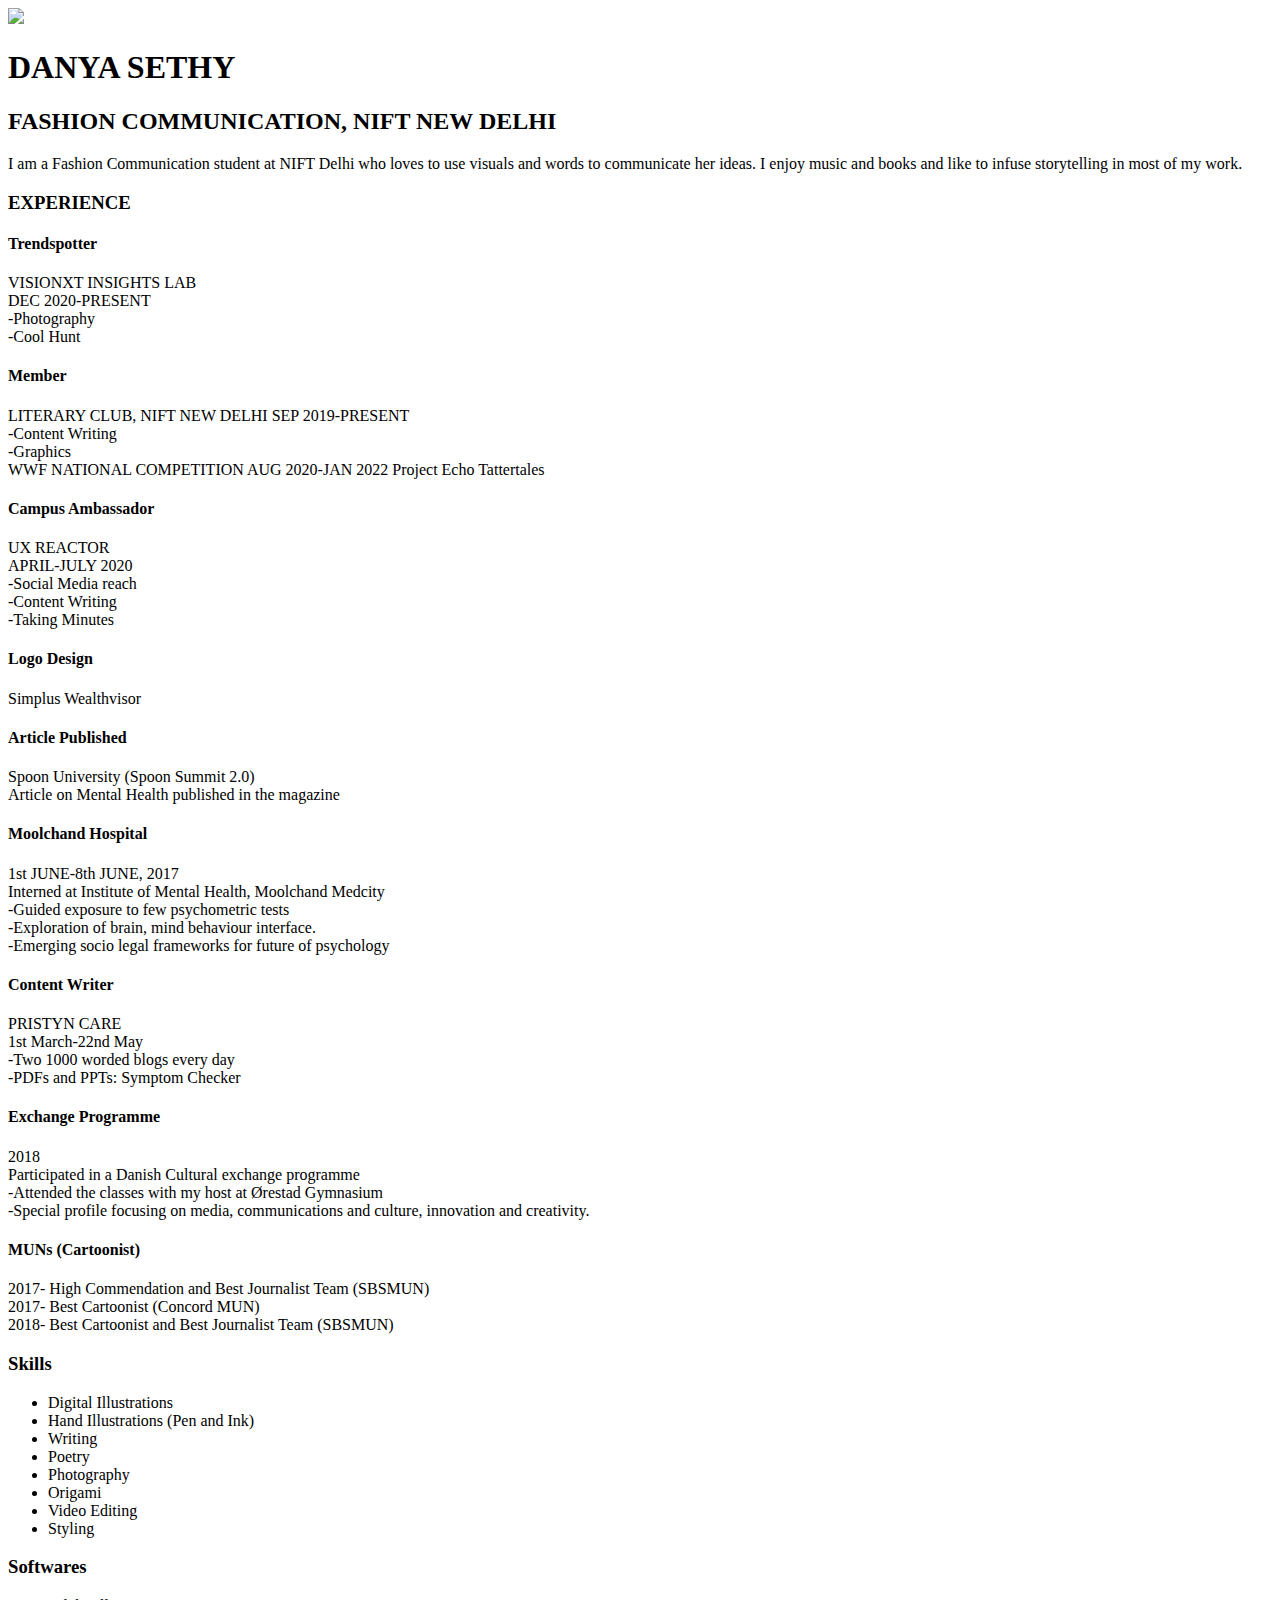
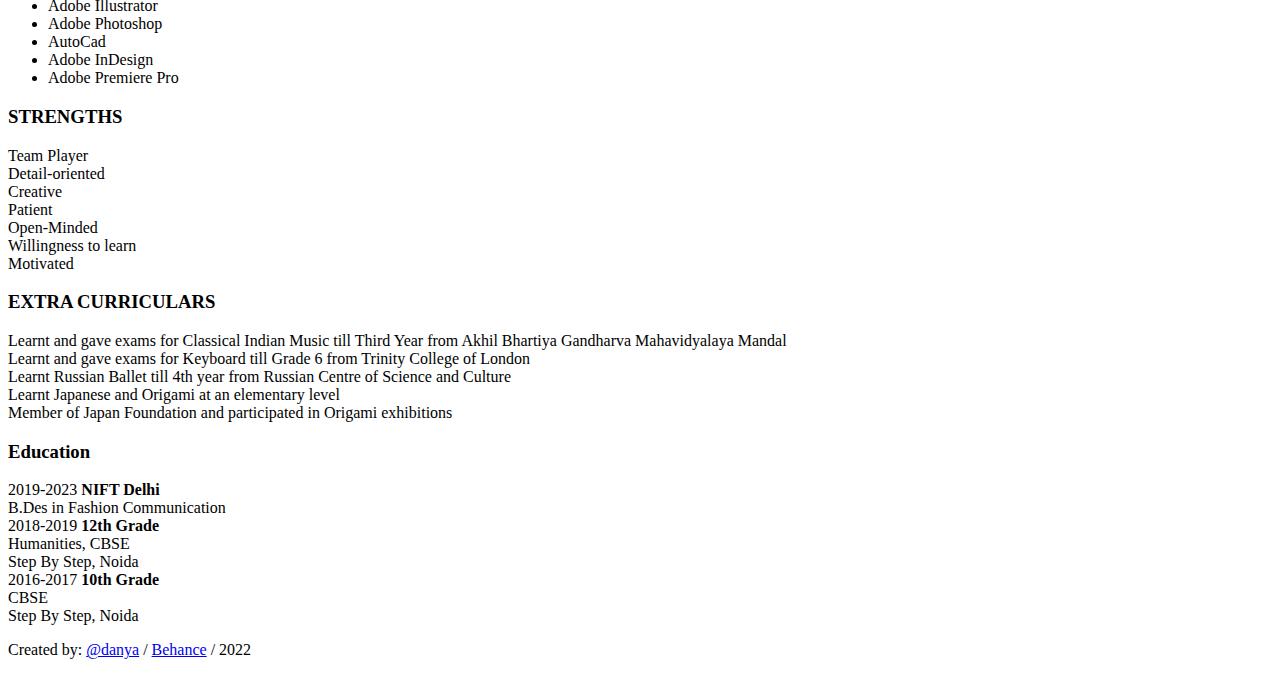
==== assignment2/index.html @ 2967d3a5 "cv-homepage" ====
<!DOCTYPE html>
<html>
<head>
  <meta charset="UTF-8">
  <title>CV - Danya Sethy</title>
  <meta name="description" content="simple CV example created with HTML and CSS">
  <meta name="author" content="Fly Nerd">
  <link rel="icon" href="./img/favicon.ico">
  <meta name="viewport" content="width=device-width, initial-scale=1">
  <link rel="stylesheet" href="https://use.fontawesome.com/releases/v5.0.13/css/all.css" integrity="sha384-DNOHZ68U8hZfKXOrtjWvjxusGo9WQnrNx2sqG0tfsghAvtVlRW3tvkXWZh58N9jp" crossorigin="anonymous">
  <link rel="stylesheet" href="style.css">
</head>

<body>
  <header>
    <div>
      <img src="./img/danya1.jpeg" />
    </div>
    <h1>DANYA SETHY</h1>
    <h2>FASHION COMMUNICATION, NIFT NEW DELHI</h2>
    <section>
      <p>I am a Fashion Communication student
at NIFT Delhi who loves to use visuals
and words to communicate her ideas. I
enjoy music and books and like to infuse
storytelling in most of my work.</p>
   
 
      <a href="danya.sethy@nift.ac.in" target="_blank">
        <i class="fab fa-github-alt"></i>
      </a>
    
      <a href="https://www.behance.net/danyasethy" target="_blank">
        <i class="fab fa-linkedin-in"></i>
      </a>
    </section>
  </header>
  <main>
    <section>
      <h3>EXPERIENCE</h3>
      <article class='course'>
        <div class='title'>
          <h4>Trendspotter</h4>
        </div>
        <div class="descrition">
          <p>VISIONXT INSIGHTS LAB<br>
              DEC 2020-PRESENT<br>
              -Photography<br>
              -Cool Hunt</p>
        </div>
      </article>
      <article class='course'>
        <div class='title'>
          <h4>Member</h4>
        </div>
        <div class="descrition">
          <p>LITERARY CLUB, NIFT NEW DELHI
              SEP 2019-PRESENT<br>
              -Content Writing<br>
              -Graphics<br>
              WWF NATIONAL COMPETITION
              AUG 2020-JAN 2022
              Project Echo Tattertales</p>
        </div>
      </article>
      <article class='course'>
        <div class='title'>
          <h4>Campus Ambassador</h4>
        </div>
        <div class="descrition">
          <p>UX REACTOR<br>
            APRIL-JULY 2020<br>
            -Social Media reach<br>
            -Content Writing<br>
            -Taking Minutes</p>
        </div>
      </article>
      <article class='course'>
        <div class='title'>
          <h4>Logo Design</h4>
        </div>
        <div class="descrition">
          <p>Simplus Wealthvisor</p>
        </div>
      </article>
      <article class='course'>
        <div class='title'>
          <h4>Article Published</h4>
        </div>
        <div class="descrition">
          <p>Spoon University (Spoon Summit 2.0)<br>
Article on Mental Health published in the magazine</p>
        </div>
      </article>
      <article class='course'>
        <div class='title'>
          <h4>Moolchand Hospital</h4>
        </div>
        <div class="descrition">
          <p>1st JUNE-8th JUNE, 2017<br>
              Interned at Institute of Mental Health, Moolchand Medcity<br>
              -Guided exposure to few psychometric tests<br>
              -Exploration of brain, mind behaviour interface.<br>
              -Emerging socio legal frameworks for future of psychology</p>
        </div>
      </article>
      <article class='course'>
        <div class='title'>
          <h4>Content Writer</h4>
        </div>
        <div class="descrition">
          <p>PRISTYN CARE<br>
              1st March-22nd May<br>
              -Two 1000 worded blogs every day<br>
              -PDFs and PPTs: Symptom Checker</p>
        </div>
      </article>
      <article class='course'>
        <div class='title'>
          <h4>Exchange Programme</h4>
        </div>
        <div class="descrition">
          <p>2018<br>
          Participated in a Danish Cultural exchange
          programme<br>
          -Attended the classes with my host at Ørestad
          Gymnasium<br>
          -Special profile focusing on media, communications
          and culture, innovation and creativity.</p>
        </div>
      </article>
       <article class='course'>
        <div class='title'>
          <h4>MUNs (Cartoonist)</h4>
        </div>
        <div class="descrition">
          <p>2017- High Commendation and Best Journalist Team
(SBSMUN)<br>
         2017- Best Cartoonist (Concord MUN)<br>
          2018- Best Cartoonist and Best Journalist Team
(SBSMUN)
         </p>
        </div>
      </article>
    </section>
    <section>
      <h3>Skills</h3>
      <div class='skills'>
        <div class='column'>
          
          <ul>
            <li>Digital Illustrations</li>
            <li>Hand Illustrations (Pen and Ink)</li>
            <li>Writing</li>
            <li>Poetry</li>
            <li>Photography</li>
            <li>Origami</li>
            <li>Video Editing</li>
            <li>Styling</li>
          </ul>
        </div>
        <div class='column'>
          <h3>Softwares</h3>
          <ul>
            <li>Adobe Illustrator</li>
            <li>Adobe Photoshop</li>
            <li>AutoCad</li>
            <li>Adobe InDesign</li>
            <li>Adobe Premiere Pro</li>
            
          </ul>
        </div>
        <div class='column'>
          <h3>STRENGTHS</h3>
          <li>Team Player</li>
          <li>Detail-oriented</li>
          <li>Creative</li>
          <li>Patient</li>
          <li>Open-Minded</li>
          <li>Willingness to learn</li>
          <li>Motivated</li>
        </div>
        <div class='column'>
          <h3>EXTRA CURRICULARS</h3>
          <li>Learnt and gave exams for Classical
Indian Music till Third Year from Akhil
Bhartiya Gandharva Mahavidyalaya
Mandal</li>
          <li>Learnt and gave exams for Keyboard till
Grade 6 from Trinity College of London</li>
          <li>Learnt Russian Ballet till 4th year from
Russian Centre of Science and Culture</li>
          <li>Learnt Japanese and Origami at an
elementary level</li>
          <li>Member of Japan Foundation and
participated in Origami exhibitions</li>
          
        </div>
      </div>
    </section>

    <section>
      <h3>Education</h3>
      <article>
        <div class='school'>
          <span>2019-2023</span> <strong>NIFT Delhi</strong>
        </div>
        <div class="descrition">
         B.Des in Fashion Communication
        </div>
      </article>
      <article>
        <div class='school'>
          <span>2018-2019</span> <strong>12th Grade</strong>
        </div>
        <div>
          Humanities, CBSE<br>
          Step By Step, Noida
        </div>
      </article>
       <article>
        <div class='school'>
          <span>2016-2017</span> <strong>10th Grade</strong>
        </div>
        <div>
          CBSE<br>
          Step By Step, Noida
        </div>
      </article>
    </section>
    
  </main>
  <footer>
    <p>Created by: <a href="#">@danya</a>  / <a href="https://www.behance.net/danyasethy">Behance</a> / 2022 </p>
  </footer>
</body>
</html>
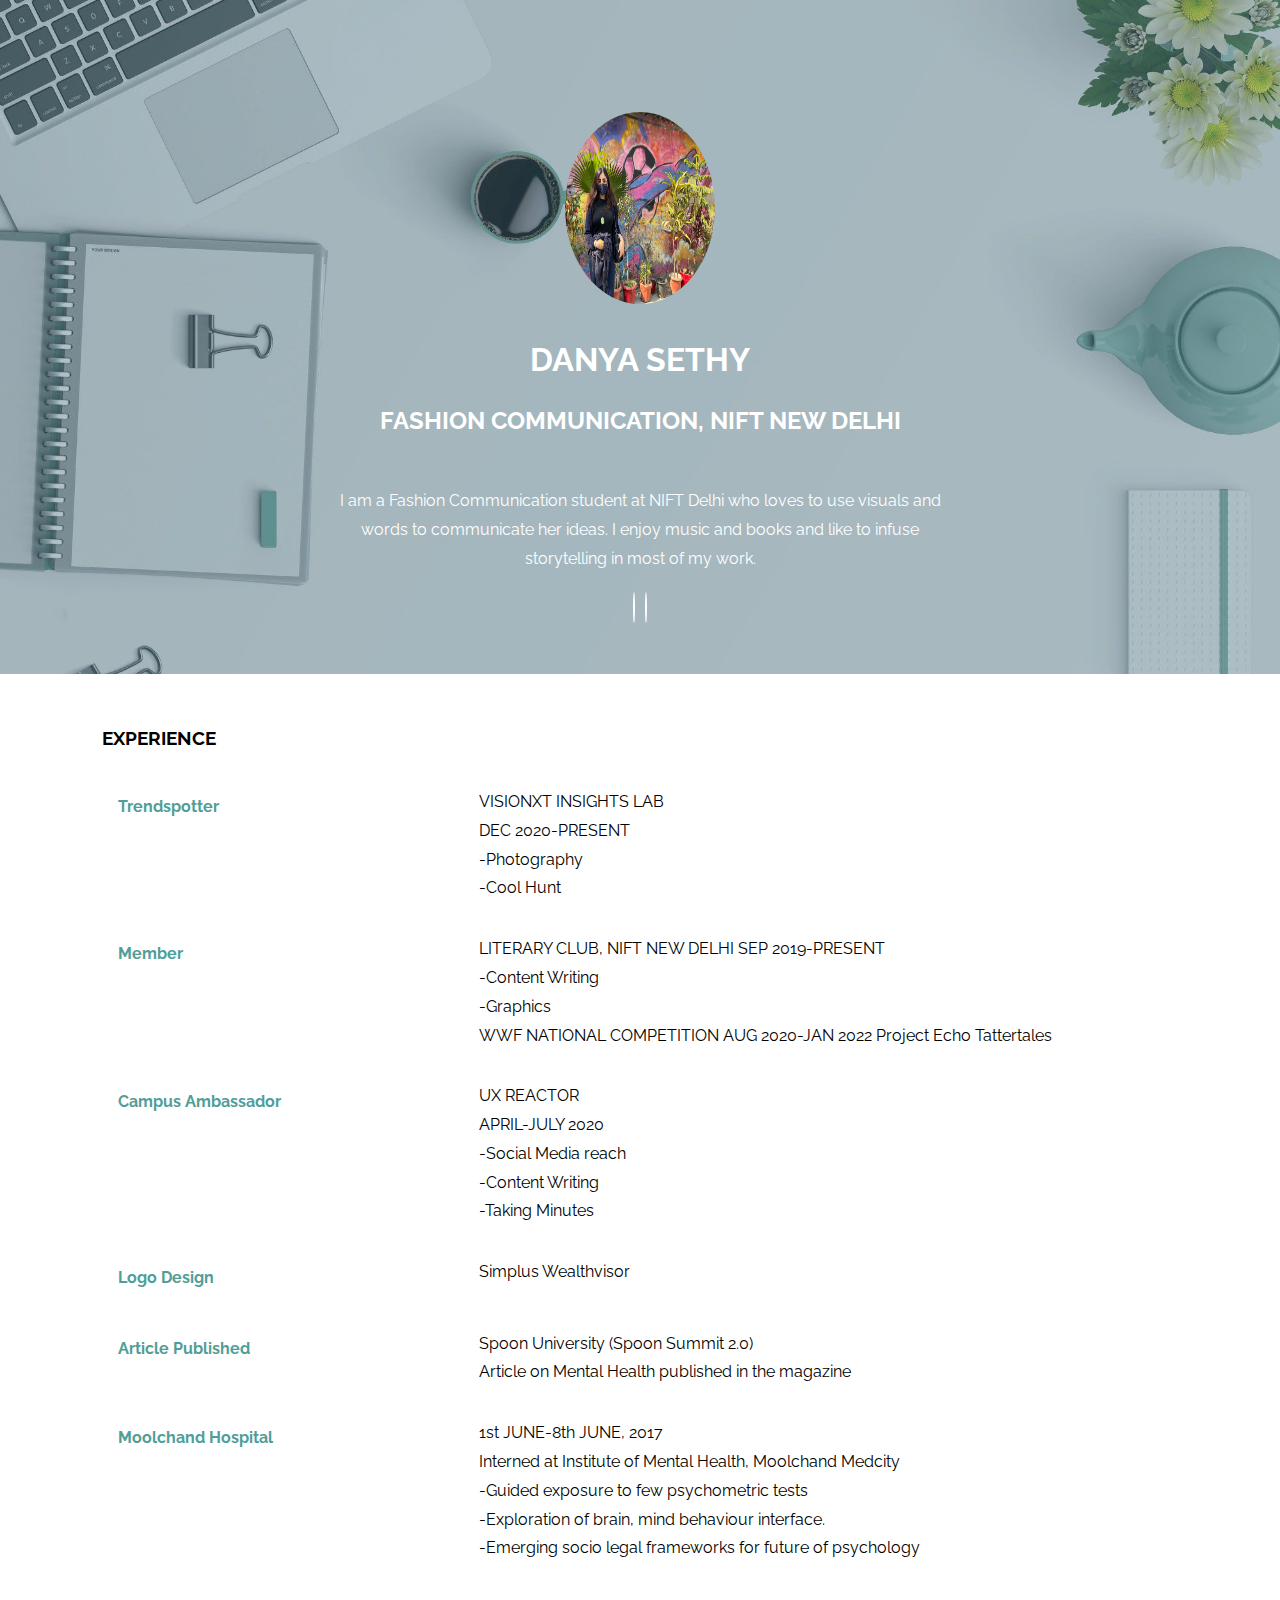
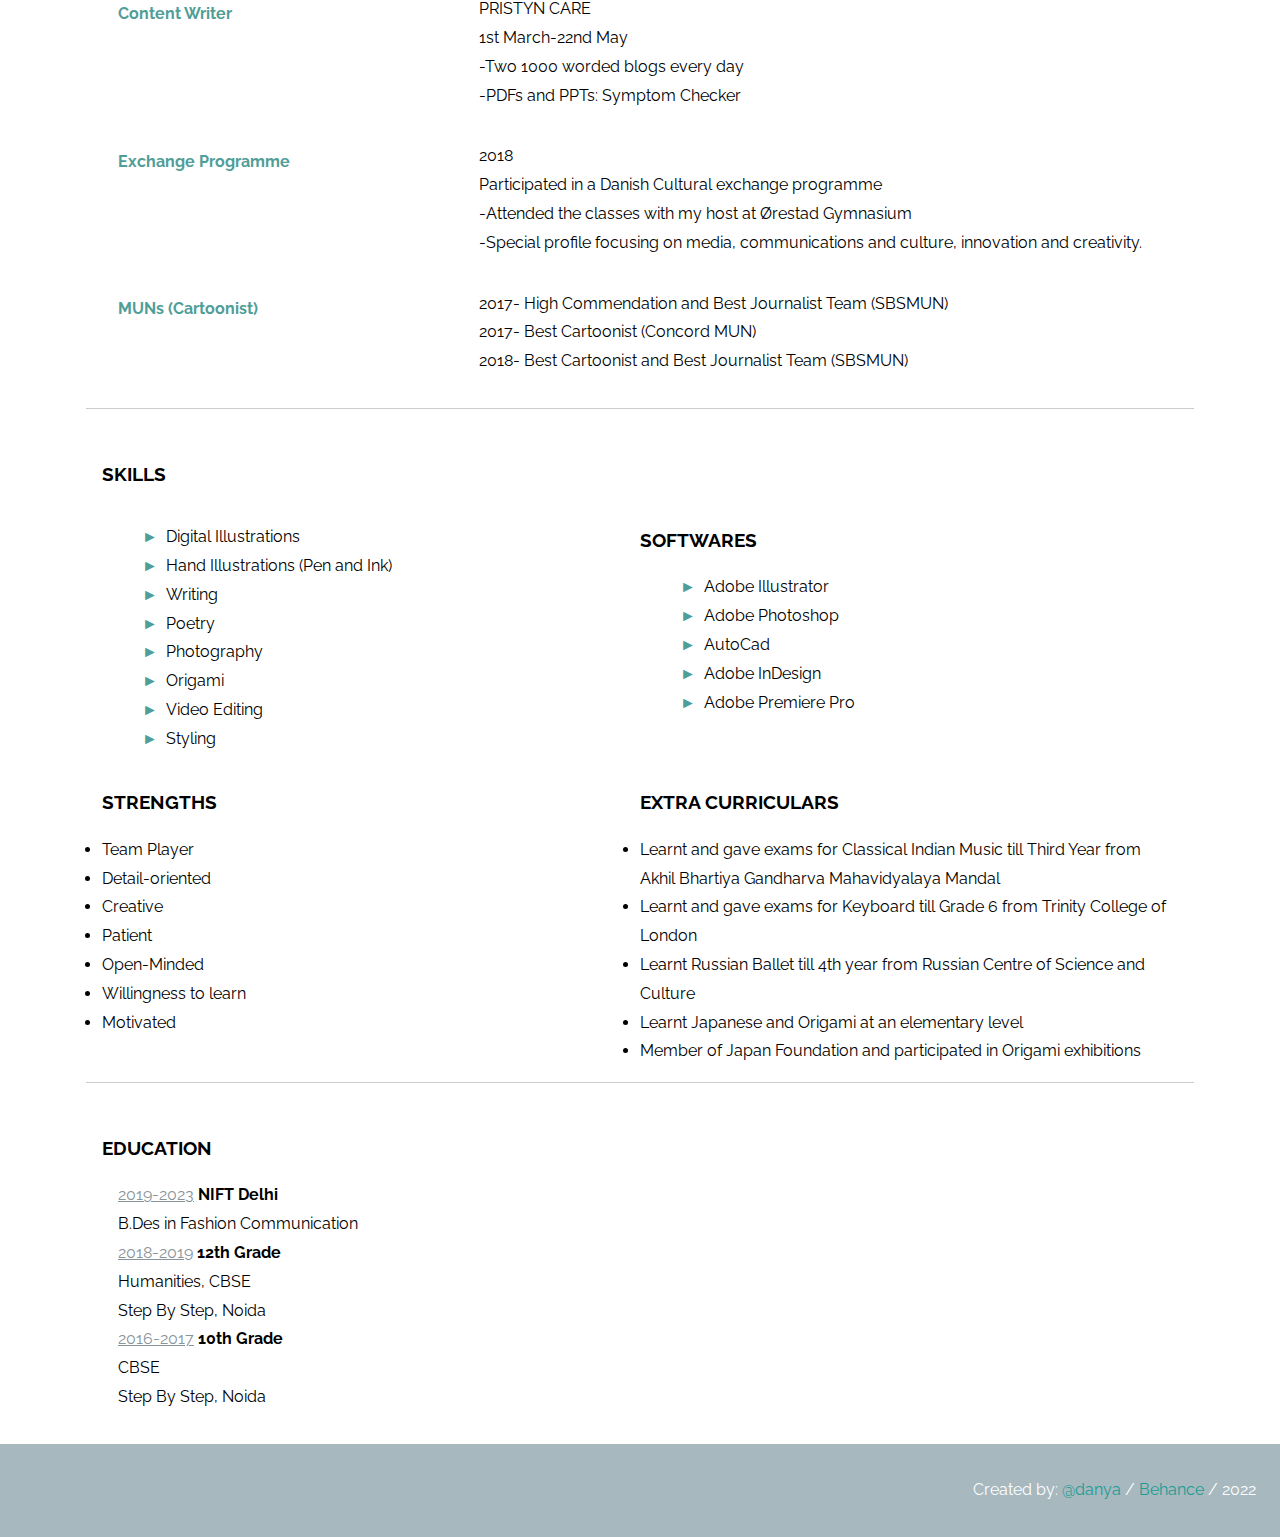
==== commit f9d7da19: "create index.html" ====
--- a/assignment2/index.html
+++ b/assignment2/index.html
@@ -3,8 +3,8 @@
 <head>
   <meta charset="UTF-8">
   <title>CV - Danya Sethy</title>
-  <meta name="description" content="simple CV example created with HTML and CSS">
-  <meta name="author" content="Fly Nerd">
+  <meta name="description" content="Danya Sethy's resume">
+  <meta name="author" content="Danya Sethy">
   <link rel="icon" href="./img/favicon.ico">
   <meta name="viewport" content="width=device-width, initial-scale=1">
   <link rel="stylesheet" href="https://use.fontawesome.com/releases/v5.0.13/css/all.css" integrity="sha384-DNOHZ68U8hZfKXOrtjWvjxusGo9WQnrNx2sqG0tfsghAvtVlRW3tvkXWZh58N9jp" crossorigin="anonymous">
--- a/assignment2/style.css
+++ b/assignment2/style.css
@@ -0,0 +1,184 @@
+@import url('https://fonts.googleapis.com/css?family=Raleway');
+
+body {
+  margin: 0;
+  font-family: 'Raleway';
+  font-size: 16px;
+  line-height: 1.8em;
+}
+
+body::-webkit-scrollbar{
+    width: 8px;
+}
+body::-webkit-scrollbar-thumb{
+    background-color: blueviolet;
+    border-radius: 50px;
+}
+body::-webkit-scrollbar-track{
+    background-color: darkslateblue;
+}
+
+a {
+  color: #1C9C94;
+  text-decoration: none;
+}
+
+a:hover {
+  opacity: 0.5;
+}
+
+article {
+  padding:0 1em;
+}
+
+section{
+  margin: 1em;
+  padding: 1em;
+}
+
+header, main, footer {
+  margin: 0 auto;
+}
+
+header {
+  padding: 2em;
+  text-align: center;
+  background-image: url('./img/bg.jpg');
+  background-size: cover;
+  background-position: fixed;
+  color: white;
+}
+
+header section {
+  margin: 0 auto;
+  max-width: 640px;
+}
+
+header img {
+  margin-top: 5rem;
+  border-radius: 50%;
+  max-width: 150px;
+  height:12rem;
+}
+
+h1 {
+  text-transform: uppercase;
+  margin: 1em 0;
+}
+
+h3 {
+  text-transform: uppercase;
+}
+
+h3, h4 {
+  font-weight: bold;
+}
+
+main {
+  max-width: 1140px;
+}
+
+main section:not(:last-child) {
+  border-bottom: 1px solid #ccc;
+}
+
+.fab {
+  border: 1px solid white;
+  border-radius: 50%;
+  font-size: 1.5em;
+  width: 1.5em;
+  height: 1.5em;
+  line-height: 1.5em;
+  margin: 5px;
+  text-align: center;
+}
+
+a .fab {
+  color: white;
+}
+
+.course, .skills {
+  display: -ms-flexbox;
+  display: flex;
+  -ms-flex-wrap: wrap;
+  flex-wrap: wrap;
+}
+
+.course .title {
+  color: #509e98;
+  -ms-flex: 0 0 33.3%;
+  flex: 0 0 33.3%;
+  max-width: 33%;
+}
+
+.course .descrition {
+  -ms-flex: 0 0 66.6%;
+  flex: 0 0 66.6%;
+  max-width: 66.6%;
+}
+
+.course .descrition p {
+  padding-left: 1em;
+}
+
+.skills .column {
+  -ms-flex: 0 0 50%%;
+  flex: 0 0 50%;
+  max-width: 50%;
+}
+
+.skills .column ul, ul.job-description {
+  list-style-type: none;
+}
+
+.skills .column ul > li:before {
+  content: "►";
+  padding-right: 0.5em;
+  color: #509e98;
+}
+
+.school, .job-title {
+  text-transform: capitalize;
+}
+
+.school span, .job-title span {
+  color: #889499;
+  text-decoration: underline;
+}
+
+ul.job-description li:before{
+  content: "✔";
+  padding-right: 0.5em;
+  color: #509e98;
+}
+
+footer {
+ padding: 1em 1.5em;
+ background: #A7B8BF;
+ color: white;
+ text-align: right;
+}
+
+@media only screen and (max-width: 768px) {
+  .course {
+    display: block;
+  }
+
+  .course .title, .course .descrition {
+    max-width: 100%;
+  }
+}
+
+@media only screen and (max-width: 576px) {
+  .skills {
+    display: block;
+  }
+
+  .skills .column {
+    max-width: 100%;
+  }
+
+  footer {
+    text-align: center;
+  }
+}
